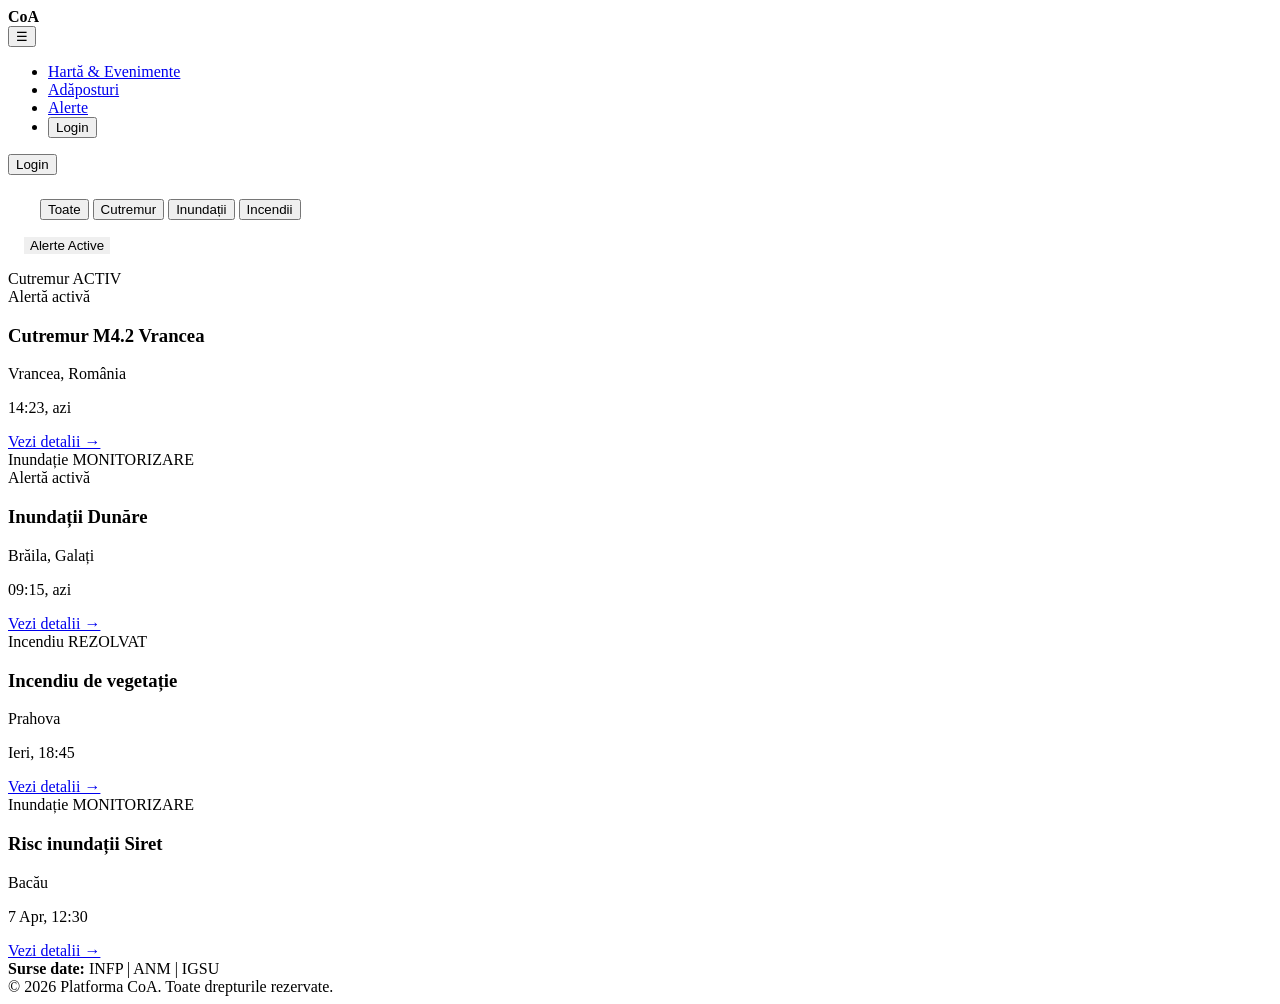
==== app/views/public/index.html @ 6c36791d "fix: mutare fisiere HTML in views conform arhitecturii MVC" ====
<!DOCTYPE html>
<html lang="ro">
<head>
  <meta charset="UTF-8">
  <meta name="viewport" content="width=device-width, initial-scale=1.0">
  <title>CoA - Hartă & Evenimente</title>
  
  <link rel="stylesheet" href="css/global.css">
  <link rel="stylesheet" href="css/map-page.css">
</head>
<body>

  <nav class="navbar">
    <div class="logo">
      <strong>CoA</strong> <span class="dot"></span>
    </div>
    
    <button class="menu-toggle" id="mobile-menu-btn">☰</button>
    
    <ul class="nav-links" id="nav-links">
      <li><a href="#" class="active">Hartă & Evenimente</a></li>
      <li><a href="#">Adăposturi</a></li>
      <li><a href="#">Alerte</a></li>
      <li class="mobile-login"><button class="btn-login">Login</button></li>
    </ul>
    
    <div class="desktop-login">
      <button class="btn-login">Login</button>
    </div>
  </nav>

  <div class="filters-bar" style="margin: 1.5rem 2rem 0 2rem;">
    <button class="filter-btn active" data-filter="all">Toate</button>
    <button class="filter-btn" data-filter="cutremur">Cutremur</button>
    <button class="filter-btn" data-filter="inundatie">Inundații</button>
    <button class="filter-btn" data-filter="incendiu">Incendii</button>
  </div>

  <main class="page-layout-split">
    
    <section class="map-container">
       <div class="map-filters" style="padding: 1rem;">
          <button class="badge bg-red" style="border: none; cursor: pointer;">Alerte Active</button>
       </div>
       </section>

    <aside class="list-container">
      <div class="events-list">
        
        <div class="card border-red" data-type="cutremur">
          <div class="card-badges">
            <span class="badge bg-red">Cutremur</span>
            <span class="badge bg-red">ACTIV</span>
          </div>
          <div class="text-red"> Alertă activă</div>
          <h3>Cutremur M4.2 Vrancea</h3>
          <p class="location">Vrancea, România</p>
          <p class="time">14:23, azi</p>
          <a href="#" class="btn-link">Vezi detalii →</a>
        </div>

        <div class="card border-orange" data-type="inundatie">
          <div class="card-badges">
            <span class="badge bg-orange">Inundație</span>
            <span class="badge bg-orange">MONITORIZARE</span>
          </div>
          <div class="text-red"> Alertă activă</div>
          <h3>Inundații Dunăre</h3>
          <p class="location">Brăila, Galați</p>
          <p class="time">09:15, azi</p>
          <a href="#" class="btn-link">Vezi detalii →</a>
        </div>

        <div class="card border-teal" data-type="incendiu">
          <div class="card-badges">
            <span class="badge bg-teal">Incendiu</span>
            <span class="badge bg-teal">REZOLVAT</span>
          </div>
          <h3>Incendiu de vegetație</h3>
          <p class="location">Prahova</p>
          <p class="time">Ieri, 18:45</p>
          <a href="#" class="btn-link">Vezi detalii →</a>
        </div>

        <div class="card border-orange" data-type="inundatie">
          <div class="card-badges">
            <span class="badge bg-orange">Inundație</span>
            <span class="badge bg-orange">MONITORIZARE</span>
          </div>
          <h3>Risc inundații Siret</h3>
          <p class="location">Bacău</p>
          <p class="time">7 Apr, 12:30</p>
          <a href="#" class="btn-link">Vezi detalii →</a>
        </div>

      </div>
    </aside>
  </main>

  <footer class="site-footer">
    <div class="footer-content">
      <div class="data-sources">
        <strong>Surse date:</strong>
        <span>INFP</span> | <span>ANM</span> | <span>IGSU</span>
      </div>
      <div class="copyright">
        &copy; 2026 Platforma CoA. Toate drepturile rezervate.
      </div>
    </div>
  </footer>

  <script src="js/main.js"></script>
</body>
</html>
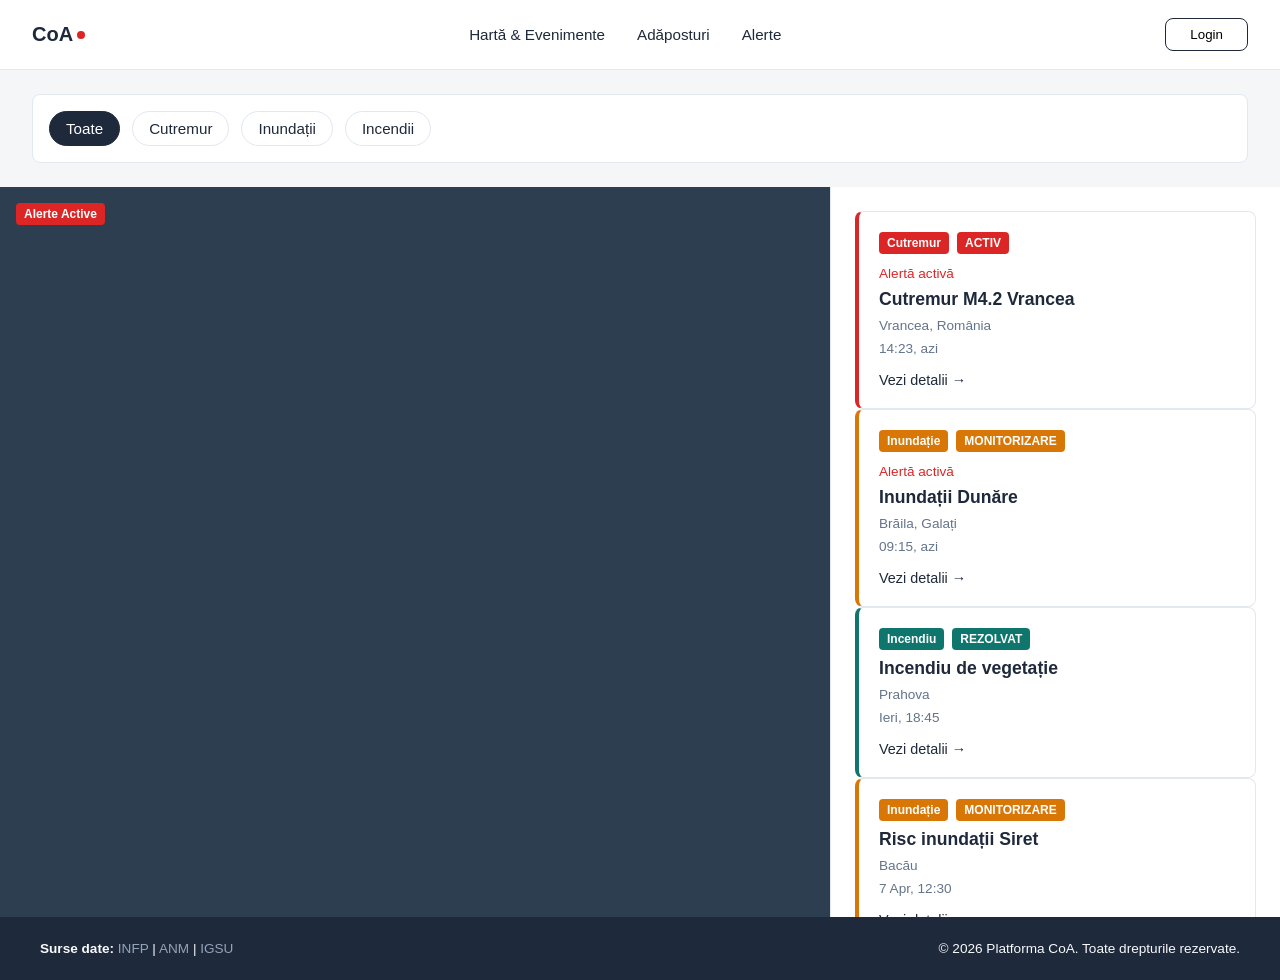
==== commit 72cc0d76: "add login page css + html logic" ====
--- a/app/views/public/index.html
+++ b/app/views/public/index.html
@@ -5,8 +5,8 @@
   <meta name="viewport" content="width=device-width, initial-scale=1.0">
   <title>CoA - Hartă & Evenimente</title>
   
-  <link rel="stylesheet" href="css/global.css">
-  <link rel="stylesheet" href="css/map-page.css">
+  <link rel="stylesheet" href="/public/css/global.css">
+  <link rel="stylesheet" href="/public/css/map-page.css">
 </head>
 <body>
 
@@ -109,6 +109,6 @@
     </div>
   </footer>
 
-  <script src="js/main.js"></script>
+  <script src="/public/js/main.js"></script>
 </body>
 </html>
--- a/public/css/global.css
+++ b/public/css/global.css
@@ -0,0 +1,199 @@
+
+:root {
+  /* Culori de fundal și text */
+  --bg-body: #f4f6f8;
+  --bg-card: #ffffff;
+  --text-main: #1e293b;
+  --text-muted: #64748b;
+  --border-color: #e2e8f0;
+  
+  /* Culori specifice pentru alerte */
+  --color-cutremur: #dc2626;   /* Roșu */
+  --color-inundatie: #d97706;  /* Portocaliu */
+  --color-incendiu: #0f766e;   /* Verde/Teal */
+  
+  /* Dimensiuni globale */
+  --nav-height: 70px;
+  --radius-md: 8px;
+}
+
+* { 
+  box-sizing: border-box; 
+  margin: 0; 
+  padding: 0; 
+}
+
+body {
+  font-family: 'Inter', 'Segoe UI', sans-serif;
+  background-color: var(--bg-body);
+  color: var(--text-main);
+  display: flex;
+  flex-direction: column;
+  min-height: 100vh; /* Asigură că footer-ul stă jos chiar dacă pagina e goala*/
+}
+
+
+.navbar {
+  display: flex; 
+  justify-content: space-between; 
+  align-items: center;
+  height: var(--nav-height); 
+  padding: 0 2rem;
+  background-color: var(--bg-card); 
+  border-bottom: 1px solid var(--border-color);
+  position: sticky; 
+  top: 0; 
+  z-index: 100;
+}
+
+.logo { 
+  display: flex; 
+  align-items: center; 
+  gap: 4px; 
+  font-size: 1.25rem; 
+}
+
+.logo .dot { 
+  width: 8px; 
+  height: 8px; 
+  background-color: var(--color-cutremur); 
+  border-radius: 50%; 
+}
+
+.nav-links { 
+  display: flex; 
+  list-style: none; 
+  gap: 2rem; 
+}
+
+.nav-links a { 
+  text-decoration: none; 
+  color: var(--text-main); 
+  font-weight: 500; 
+  font-size: 0.95rem;
+}
+
+.btn-login { 
+  padding: 8px 24px; 
+  border: 1px solid var(--text-main); 
+  background: transparent; 
+  border-radius: var(--radius-md); 
+  cursor: pointer; 
+  font-weight: 500;
+}
+
+
+.filters-bar { 
+  display: flex; 
+  gap: 0.75rem; 
+  background-color: var(--bg-card); 
+  padding: 1rem; 
+  border-radius: var(--radius-md); 
+  border: 1px solid var(--border-color); 
+  flex-wrap: wrap; 
+}
+
+.filter-btn {
+  padding: 8px 16px;
+  border: 1px solid var(--border-color);
+  background-color: transparent;
+  color: var(--text-main);
+  border-radius: 20px; 
+  font-size: 0.95rem;
+  font-weight: 500;
+  cursor: pointer;
+  transition: all 0.2s ease;
+}
+
+.filter-btn:hover {
+  background-color: var(--bg-body);
+}
+
+.filter-btn.active {
+  background-color: var(--text-main);
+  color: var(--bg-card);
+  border-color: var(--text-main);
+}
+
+
+.badge { 
+  padding: 4px 8px; 
+  border-radius: 4px; 
+  color: white; 
+  font-size: 0.75rem; 
+  font-weight: bold; 
+}
+
+.bg-red { background-color: var(--color-cutremur); }
+.bg-orange { background-color: var(--color-inundatie); }
+.bg-teal { background-color: var(--color-incendiu); }
+
+.text-red { 
+  color: var(--color-cutremur); 
+  font-size: 0.85rem; 
+  font-weight: 500;
+  margin-top: 4px;
+}
+
+
+.site-footer { 
+  background-color: #1e293b; 
+  color: #f8fafc; 
+  padding: 1.5rem 2rem; 
+  margin-top: auto; 
+}
+
+.footer-content { 
+  max-width: 1200px; 
+  margin: 0 auto; 
+  display: flex; 
+  justify-content: space-between; 
+  font-size: 0.85rem; 
+}
+
+.data-sources span { 
+  color: #94a3b8; 
+}
+
+
+.menu-toggle { display: none; }
+.mobile-login { display: none; }
+
+@media (max-width: 992px) {
+  /* Navbar de mobil */
+  .menu-toggle { 
+    display: block; 
+    font-size: 1.5rem; 
+    background: none; 
+    border: none; 
+    cursor: pointer; 
+    color: var(--text-main); 
+  }
+  
+  .desktop-login { display: none; }
+  
+  .nav-links { 
+    display: none; 
+    flex-direction: column; 
+    position: absolute; 
+    top: var(--nav-height); 
+    left: 0; 
+    width: 100%; 
+    background-color: var(--bg-card); 
+    border-bottom: 1px solid var(--border-color); 
+    padding: 1rem 0; 
+    box-shadow: 0 4px 6px -1px rgba(0,0,0,0.1); 
+  }
+  
+  .nav-links.active { display: flex; }
+  .nav-links li { text-align: center; padding: 0.75rem 0; }
+  .mobile-login { display: block; margin-top: 1rem; }
+  
+  /* Bara de filtre și Footer pe mobil */
+  .filters-bar { padding: 0.75rem; }
+  .footer-content { 
+    flex-direction: column; 
+    text-align: center; 
+    gap: 1rem; 
+  }
+}
--- a/public/css/map-page.css
+++ b/public/css/map-page.css
@@ -0,0 +1,86 @@
+.page-layout-split {
+    display: grid;
+    grid-template-columns: 1fr 450px;
+    height: calc(100vh - var(--nav-height) - 100px);
+    /* Ajustat pentru bara de filtre */
+    margin-top: 1.5rem;
+}
+
+.map-container {
+    background-color: #2c3e50;
+    position: relative;
+}
+
+.list-container {
+    background-color: var(--bg-card);
+    border-left: 1px solid var(--border-color);
+    padding: 1.5rem;
+    overflow-y: auto;
+    display: flex;
+    flex-direction: column;
+    gap: 1.5rem;
+}
+
+/* Containerul cardului (Modificat pentru marginea stângă) */
+.card { 
+  border: 1px solid var(--border-color); 
+  border-left-width: 4px; /* Marginea din stânga mai groasă */
+  border-radius: var(--radius-md); 
+  padding: 1.25rem; 
+  display: flex; 
+  flex-direction: column; 
+  gap: 8px; 
+  background-color: var(--bg-card);
+}
+
+/* Culorile pentru marginea stângă */
+.border-red { border-left-color: var(--color-cutremur); }
+.border-orange { border-left-color: var(--color-inundatie); }
+.border-teal { border-left-color: var(--color-incendiu); }
+
+.card-badges {
+    display: flex;
+    gap: 8px;
+}
+
+.card h3 {
+    font-size: 1.1rem;
+    margin: 0;
+}
+
+.card .location,
+.card .time {
+    color: var(--text-muted);
+    font-size: 0.85rem;
+    margin: 0;
+}
+
+.btn-link {
+    margin-top: 8px;
+    color: var(--text-main);
+    text-decoration: none;
+    font-weight: 500;
+    font-size: 0.9rem;
+}
+
+@media (max-width: 992px) {
+    .page-layout-split {
+        grid-template-columns: 1fr;
+        height: auto;
+        display: flex;
+        flex-direction: column;
+        margin-top: 0;
+    }
+
+    .map-container {
+        height: 40vh;
+        width: 100%;
+    }
+
+    .list-container {
+        height: auto;
+        width: 100%;
+        border-left: none;
+        border-top: 1px solid var(--border-color);
+    }
+}   
